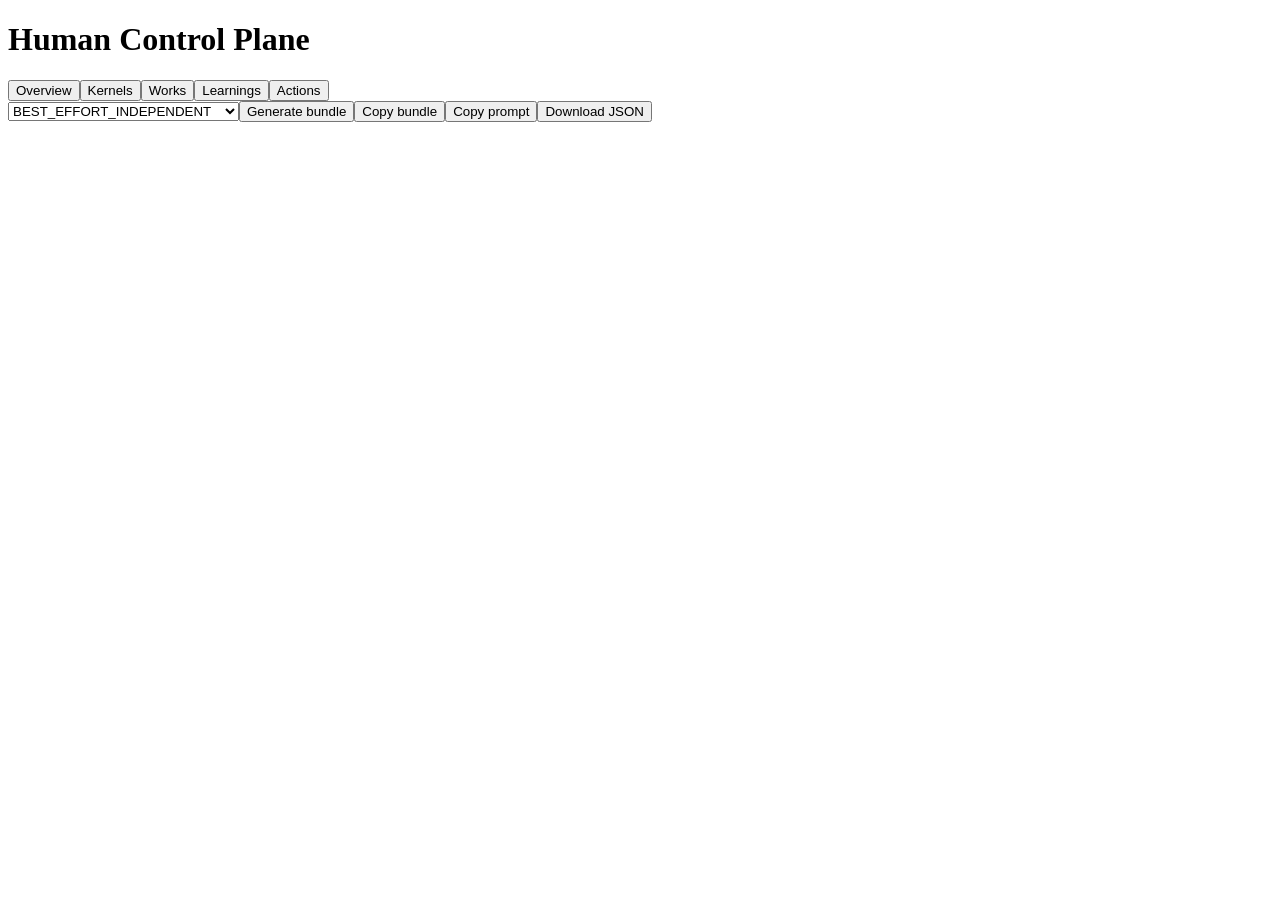
==== index.html @ accde3d6 "Publish Human Control Plane UI shell" ====
<!doctype html><html lang="fr"><head><meta charset="utf-8"><meta name="viewport" content="width=device-width,initial-scale=1">
<title>Human Control Plane</title><link rel="stylesheet" href="styles.css"></head><body>
<header><div><h1>Human Control Plane</h1><p id="snapshot"></p><p id="sourceState"></p></div><div class="status" id="control"></div></header>
<nav><button data-view="overview">Overview</button><button data-view="kernels">Kernels</button><button data-view="works">Works</button><button data-view="learnings">Learnings</button><button data-view="actions">Actions</button></nav>
<main>
<section id="overview" class="view"></section><section id="kernels" class="view hidden"></section><section id="works" class="view hidden"></section><section id="learnings" class="view hidden"></section>
<section id="actions" class="view hidden"><div id="action-list"></div><div class="bundlebar"><select id="policy"><option>BEST_EFFORT_INDEPENDENT</option><option>ORDERED_STOP_ON_BLOCKER</option><option>ALL_OR_STOP</option></select><button id="generate">Generate bundle</button><button id="copy">Copy bundle</button><button id="copyPrompt">Copy prompt</button><button id="download">Download JSON</button></div><pre id="bundle"></pre></section>
</main><script src="app.js"></script></body></html>
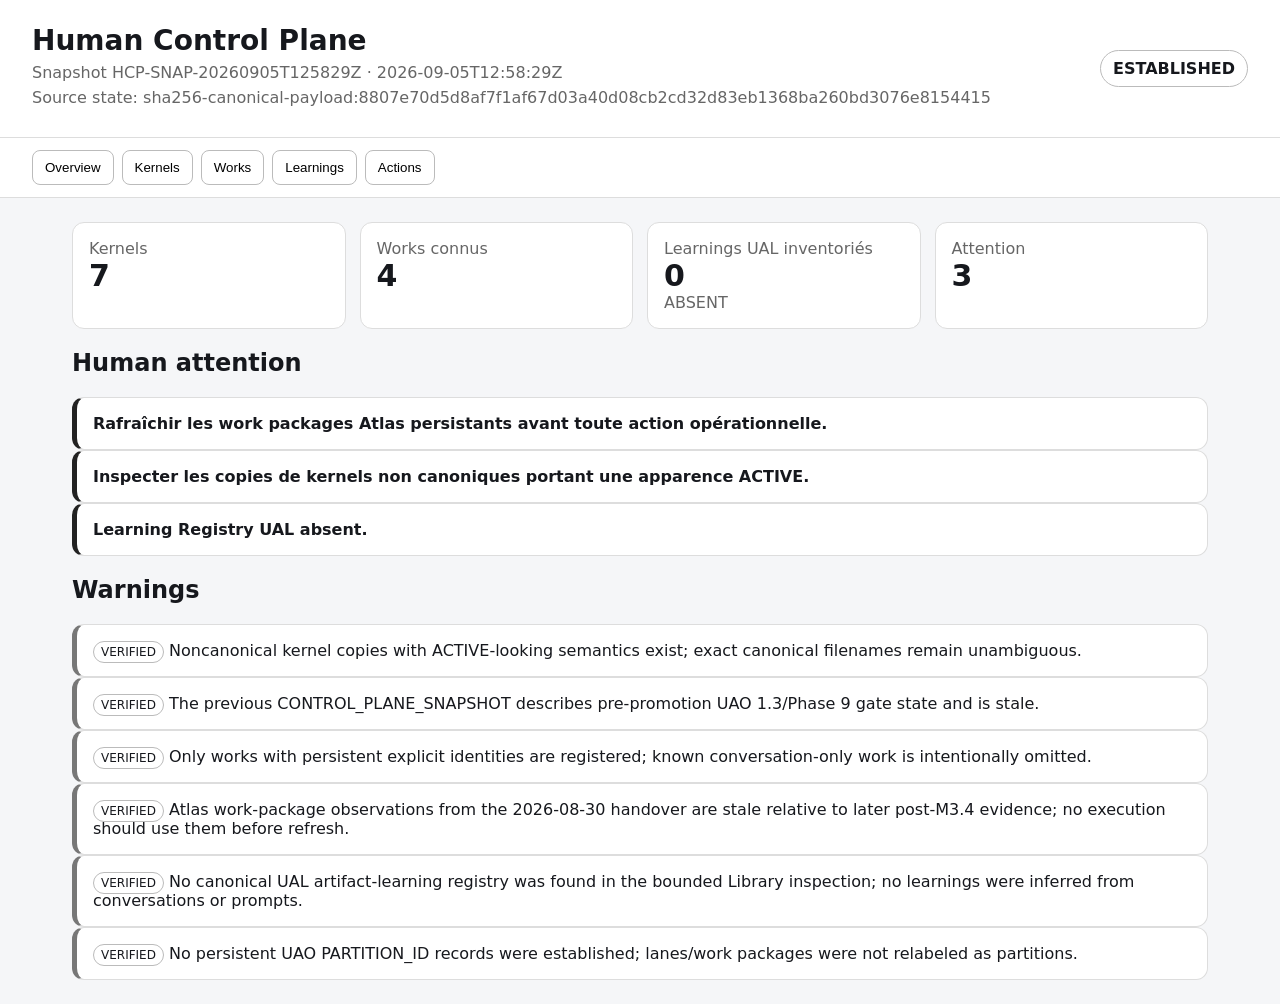
==== commit 41c7fc84: "Version application asset to bypass stale Pages cache" ====
--- a/index.html
+++ b/index.html
@@ -5,4 +5,4 @@
 <main>
 <section id="overview" class="view"></section><section id="kernels" class="view hidden"></section><section id="works" class="view hidden"></section><section id="learnings" class="view hidden"></section>
 <section id="actions" class="view hidden"><div id="action-list"></div><div class="bundlebar"><select id="policy"><option>BEST_EFFORT_INDEPENDENT</option><option>ORDERED_STOP_ON_BLOCKER</option><option>ALL_OR_STOP</option></select><button id="generate">Generate bundle</button><button id="copy">Copy bundle</button><button id="copyPrompt">Copy prompt</button><button id="download">Download JSON</button></div><pre id="bundle"></pre></section>
-</main><script src="app.js"></script></body></html>+</main><script src="app.js?v=cachefix-20260905-1518"></script></body></html>
--- a/styles.css
+++ b/styles.css
@@ -0,0 +1 @@
+*{box-sizing:border-box}body{font-family:system-ui,-apple-system,sans-serif;margin:0;background:#f5f6f8;color:#16181d}header{display:flex;justify-content:space-between;align-items:center;padding:24px 32px;background:white;border-bottom:1px solid #ddd}h1{margin:0;font-size:28px}p{margin:6px 0;color:#666}.status{font-weight:700;padding:8px 12px;border:1px solid #bbb;border-radius:999px}nav{display:flex;gap:8px;padding:12px 32px;background:white;border-bottom:1px solid #ddd;position:sticky;top:0}button,select{padding:9px 12px;border:1px solid #bbb;border-radius:8px;background:white;cursor:pointer}main{padding:24px 32px;max-width:1200px;margin:auto}.grid{display:grid;grid-template-columns:repeat(auto-fit,minmax(220px,1fr));gap:14px}.card{background:white;border:1px solid #ddd;border-radius:12px;padding:16px}.metric{font-size:30px;font-weight:750}.muted{color:#666}.warn{border-left:5px solid #777}.attention{border-left:5px solid #222}.hidden{display:none}.row{display:flex;gap:12px;align-items:flex-start;padding:12px 0;border-bottom:1px solid #eee}.row input{margin-top:5px}.tag{font-size:12px;border:1px solid #bbb;border-radius:999px;padding:3px 7px}.bundlebar{display:flex;flex-wrap:wrap;gap:8px;margin:18px 0}pre{white-space:pre-wrap;background:#111;color:#eee;padding:16px;border-radius:10px;max-height:480px;overflow:auto}table{width:100%;border-collapse:collapse;background:white}th,td{text-align:left;padding:10px;border-bottom:1px solid #eee}th{font-size:12px;color:#666;text-transform:uppercase}@media(max-width:650px){header{padding:18px;align-items:flex-start;gap:12px}nav,main{padding-left:14px;padding-right:14px}nav{overflow:auto}}
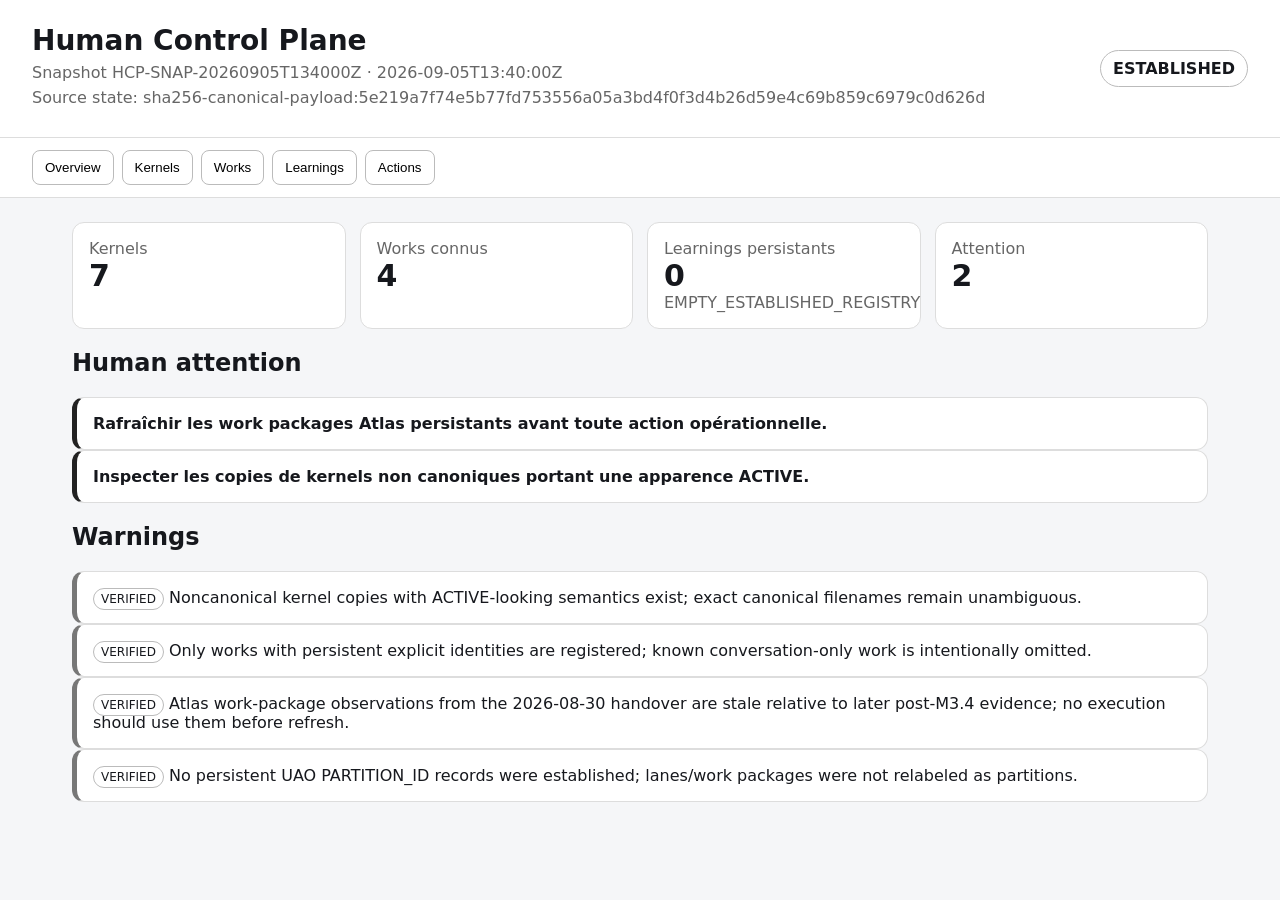
==== commit 417b521d: "Phase 10: activate governed Learnings UI" ====
--- a/index.html
+++ b/index.html
@@ -1,8 +1,11 @@
 <!doctype html><html lang="fr"><head><meta charset="utf-8"><meta name="viewport" content="width=device-width,initial-scale=1">
-<title>Human Control Plane</title><link rel="stylesheet" href="styles.css"></head><body>
+<title>Human Control Plane</title><link rel="stylesheet" href="styles.css?v=phase10"></head><body>
 <header><div><h1>Human Control Plane</h1><p id="snapshot"></p><p id="sourceState"></p></div><div class="status" id="control"></div></header>
 <nav><button data-view="overview">Overview</button><button data-view="kernels">Kernels</button><button data-view="works">Works</button><button data-view="learnings">Learnings</button><button data-view="actions">Actions</button></nav>
 <main>
-<section id="overview" class="view"></section><section id="kernels" class="view hidden"></section><section id="works" class="view hidden"></section><section id="learnings" class="view hidden"></section>
+<section id="overview" class="view"></section>
+<section id="kernels" class="view hidden"></section>
+<section id="works" class="view hidden"></section>
+<section id="learnings" class="view hidden"><h2>Learnings</h2><div id="learning-filters" class="bundlebar"></div><div id="learning-rows"></div></section>
 <section id="actions" class="view hidden"><div id="action-list"></div><div class="bundlebar"><select id="policy"><option>BEST_EFFORT_INDEPENDENT</option><option>ORDERED_STOP_ON_BLOCKER</option><option>ALL_OR_STOP</option></select><button id="generate">Generate bundle</button><button id="copy">Copy bundle</button><button id="copyPrompt">Copy prompt</button><button id="download">Download JSON</button></div><pre id="bundle"></pre></section>
-</main><script src="app.js?v=cachefix-20260905-1518"></script></body></html>+</main><script src="app.js?v=phase10"></script></body></html>
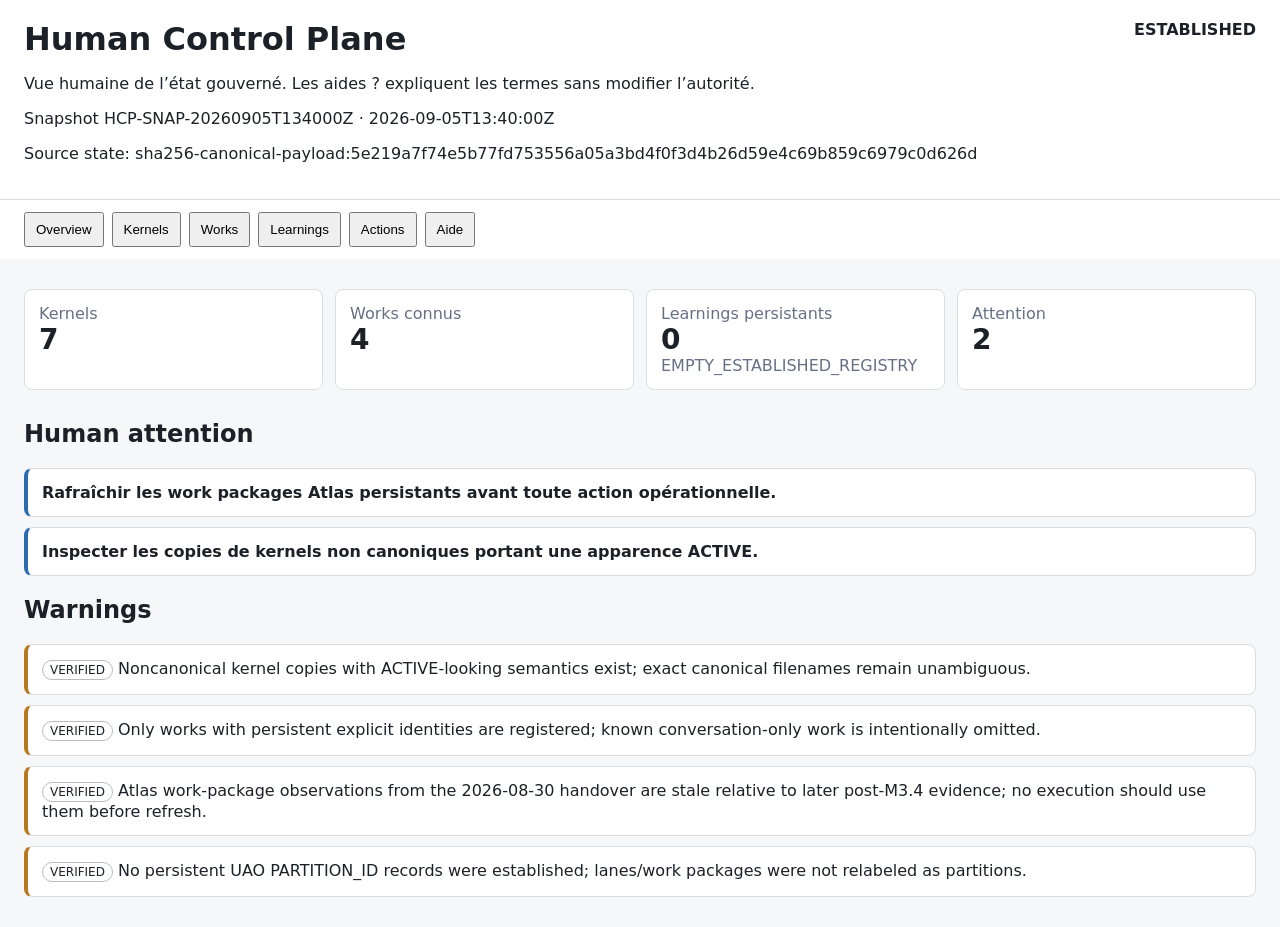
==== commit 0b38894b: "Add contextual help surface to Human Control Plane" ====
--- a/index.html
+++ b/index.html
@@ -1,11 +1,12 @@
 <!doctype html><html lang="fr"><head><meta charset="utf-8"><meta name="viewport" content="width=device-width,initial-scale=1">
-<title>Human Control Plane</title><link rel="stylesheet" href="styles.css?v=phase10"></head><body>
-<header><div><h1>Human Control Plane</h1><p id="snapshot"></p><p id="sourceState"></p></div><div class="status" id="control"></div></header>
-<nav><button data-view="overview">Overview</button><button data-view="kernels">Kernels</button><button data-view="works">Works</button><button data-view="learnings">Learnings</button><button data-view="actions">Actions</button></nav>
+<title>Human Control Plane</title><link rel="stylesheet" href="styles.css?v=context-help"></head><body>
+<header><div><h1>Human Control Plane</h1><p class="lead">Vue humaine de l’état gouverné. Les aides <span class="help-mark" aria-hidden="true">?</span> expliquent les termes sans modifier l’autorité.</p><p id="snapshot"></p><p id="sourceState"></p></div><div class="status" id="control"></div></header>
+<nav><button data-view="overview">Overview</button><button data-view="kernels">Kernels</button><button data-view="works">Works</button><button data-view="learnings">Learnings</button><button data-view="actions">Actions</button><button id="helpToggle" class="help-toggle" aria-expanded="false">Aide</button></nav>
 <main>
 <section id="overview" class="view"></section>
 <section id="kernels" class="view hidden"></section>
 <section id="works" class="view hidden"></section>
 <section id="learnings" class="view hidden"><h2>Learnings</h2><div id="learning-filters" class="bundlebar"></div><div id="learning-rows"></div></section>
-<section id="actions" class="view hidden"><div id="action-list"></div><div class="bundlebar"><select id="policy"><option>BEST_EFFORT_INDEPENDENT</option><option>ORDERED_STOP_ON_BLOCKER</option><option>ALL_OR_STOP</option></select><button id="generate">Generate bundle</button><button id="copy">Copy bundle</button><button id="copyPrompt">Copy prompt</button><button id="download">Download JSON</button></div><pre id="bundle"></pre></section>
-</main><script src="app.js?v=phase10"></script></body></html>+<section id="actions" class="view hidden"><div id="action-list"></div><div class="bundlebar"><select id="policy" aria-label="Politique d’exécution"><option>BEST_EFFORT_INDEPENDENT</option><option>ORDERED_STOP_ON_BLOCKER</option><option>ALL_OR_STOP</option></select><button id="generate">Generate bundle</button><button id="copy">Copy bundle</button><button id="copyPrompt">Copy prompt</button><button id="download">Download JSON</button></div><div id="policy-help"></div><pre id="bundle"></pre></section>
+<aside id="helpPanel" class="help-panel hidden" aria-live="polite"><button id="helpClose" class="help-close" aria-label="Fermer l’aide">×</button><h2 id="helpTitle">Aide</h2><div id="helpBody"></div></aside>
+</main><script src="app.js?v=context-help"></script></body></html>
--- a/styles.css
+++ b/styles.css
@@ -1 +1 @@
-*{box-sizing:border-box}body{font-family:system-ui,-apple-system,sans-serif;margin:0;background:#f5f6f8;color:#16181d}header{display:flex;justify-content:space-between;align-items:center;padding:24px 32px;background:white;border-bottom:1px solid #ddd}h1{margin:0;font-size:28px}p{margin:6px 0;color:#666}.status{font-weight:700;padding:8px 12px;border:1px solid #bbb;border-radius:999px}nav{display:flex;gap:8px;padding:12px 32px;background:white;border-bottom:1px solid #ddd;position:sticky;top:0}button,select{padding:9px 12px;border:1px solid #bbb;border-radius:8px;background:white;cursor:pointer}main{padding:24px 32px;max-width:1200px;margin:auto}.grid{display:grid;grid-template-columns:repeat(auto-fit,minmax(220px,1fr));gap:14px}.card{background:white;border:1px solid #ddd;border-radius:12px;padding:16px}.metric{font-size:30px;font-weight:750}.muted{color:#666}.warn{border-left:5px solid #777}.attention{border-left:5px solid #222}.hidden{display:none}.row{display:flex;gap:12px;align-items:flex-start;padding:12px 0;border-bottom:1px solid #eee}.row input{margin-top:5px}.tag{font-size:12px;border:1px solid #bbb;border-radius:999px;padding:3px 7px}.bundlebar{display:flex;flex-wrap:wrap;gap:8px;margin:18px 0}pre{white-space:pre-wrap;background:#111;color:#eee;padding:16px;border-radius:10px;max-height:480px;overflow:auto}table{width:100%;border-collapse:collapse;background:white}th,td{text-align:left;padding:10px;border-bottom:1px solid #eee}th{font-size:12px;color:#666;text-transform:uppercase}@media(max-width:650px){header{padding:18px;align-items:flex-start;gap:12px}nav,main{padding-left:14px;padding-right:14px}nav{overflow:auto}}+body{font-family:system-ui,sans-serif;margin:0;background:#f6f7f9;color:#1c2128}header{display:flex;justify-content:space-between;gap:20px;padding:20px 24px;background:white;border-bottom:1px solid #ddd}h1{margin:0}.status{font-weight:700}nav{display:flex;gap:8px;padding:12px 24px;background:white;position:sticky;top:0}button,select{padding:8px 10px}main{padding:20px 24px}.hidden{display:none}.grid{display:grid;grid-template-columns:repeat(auto-fit,minmax(180px,1fr));gap:12px}.card{background:white;border:1px solid #ddd;border-radius:8px;padding:14px;margin:10px 0}.metric{font-size:28px;font-weight:700}.muted{color:#667085}.warn{border-left:4px solid #b7791f}.attention{border-left:4px solid #2b6cb0}.tag{display:inline-block;border:1px solid #bbb;border-radius:999px;padding:2px 7px;font-size:12px}.row{display:flex;gap:10px;background:white;border:1px solid #ddd;border-radius:8px;padding:12px;margin:8px 0}.bundlebar{display:flex;flex-wrap:wrap;gap:8px;margin:12px 0}pre{white-space:pre-wrap;word-break:break-word;background:#111;color:#eee;padding:14px;border-radius:8px;max-height:50vh;overflow:auto}table{width:100%;border-collapse:collapse;background:white}th,td{border:1px solid #ddd;padding:8px;text-align:left}details summary{cursor:pointer}
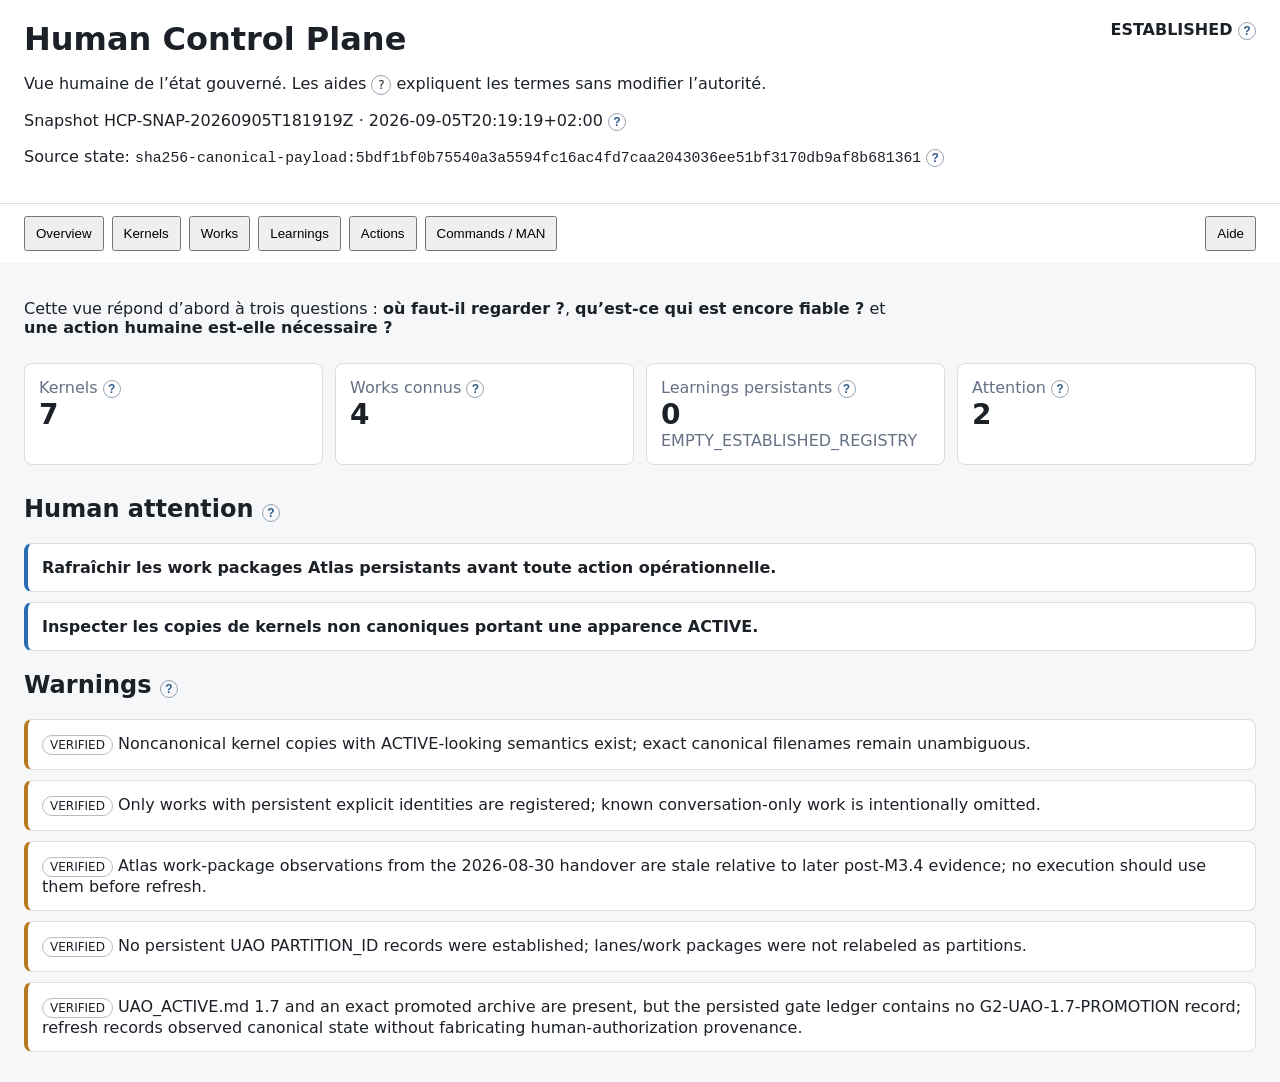
==== commit baf37429: "Link active command MAN from control plane" ====
--- a/index.html
+++ b/index.html
@@ -1,7 +1,7 @@
 <!doctype html><html lang="fr"><head><meta charset="utf-8"><meta name="viewport" content="width=device-width,initial-scale=1">
 <title>Human Control Plane</title><link rel="stylesheet" href="styles.css?v=context-help"></head><body>
 <header><div><h1>Human Control Plane</h1><p class="lead">Vue humaine de l’état gouverné. Les aides <span class="help-mark" aria-hidden="true">?</span> expliquent les termes sans modifier l’autorité.</p><p id="snapshot"></p><p id="sourceState"></p></div><div class="status" id="control"></div></header>
-<nav><button data-view="overview">Overview</button><button data-view="kernels">Kernels</button><button data-view="works">Works</button><button data-view="learnings">Learnings</button><button data-view="actions">Actions</button><button id="helpToggle" class="help-toggle" aria-expanded="false">Aide</button></nav>
+<nav><button data-view="overview">Overview</button><button data-view="kernels">Kernels</button><button data-view="works">Works</button><button data-view="learnings">Learnings</button><button data-view="actions">Actions</button><a href="commands.html"><button type="button">Commands / MAN</button></a><button id="helpToggle" class="help-toggle" aria-expanded="false">Aide</button></nav>
 <main>
 <section id="overview" class="view"></section>
 <section id="kernels" class="view hidden"></section>
--- a/styles.css
+++ b/styles.css
@@ -1 +1 @@
-body{font-family:system-ui,sans-serif;margin:0;background:#f6f7f9;color:#1c2128}header{display:flex;justify-content:space-between;gap:20px;padding:20px 24px;background:white;border-bottom:1px solid #ddd}h1{margin:0}.status{font-weight:700}nav{display:flex;gap:8px;padding:12px 24px;background:white;position:sticky;top:0}button,select{padding:8px 10px}main{padding:20px 24px}.hidden{display:none}.grid{display:grid;grid-template-columns:repeat(auto-fit,minmax(180px,1fr));gap:12px}.card{background:white;border:1px solid #ddd;border-radius:8px;padding:14px;margin:10px 0}.metric{font-size:28px;font-weight:700}.muted{color:#667085}.warn{border-left:4px solid #b7791f}.attention{border-left:4px solid #2b6cb0}.tag{display:inline-block;border:1px solid #bbb;border-radius:999px;padding:2px 7px;font-size:12px}.row{display:flex;gap:10px;background:white;border:1px solid #ddd;border-radius:8px;padding:12px;margin:8px 0}.bundlebar{display:flex;flex-wrap:wrap;gap:8px;margin:12px 0}pre{white-space:pre-wrap;word-break:break-word;background:#111;color:#eee;padding:14px;border-radius:8px;max-height:50vh;overflow:auto}table{width:100%;border-collapse:collapse;background:white}th,td{border:1px solid #ddd;padding:8px;text-align:left}details summary{cursor:pointer}+body{font-family:system-ui,sans-serif;margin:0;background:#f6f7f9;color:#1c2128}header{display:flex;justify-content:space-between;gap:20px;padding:20px 24px;background:white;border-bottom:1px solid #ddd}h1{margin:0}.lead{max-width:760px}.status{font-weight:700}nav{display:flex;gap:8px;padding:12px 24px;background:white;position:sticky;top:0;z-index:10;flex-wrap:wrap}button,select{padding:8px 10px}main{padding:20px 24px}.hidden{display:none!important}.grid{display:grid;grid-template-columns:repeat(auto-fit,minmax(180px,1fr));gap:12px}.card{background:white;border:1px solid #ddd;border-radius:8px;padding:14px;margin:10px 0}.metric{font-size:28px;font-weight:700}.muted{color:#667085}.warn{border-left:4px solid #b7791f}.attention{border-left:4px solid #2b6cb0}.tag{display:inline-block;border:1px solid #bbb;border-radius:999px;padding:2px 7px;font-size:12px}.row{display:flex;gap:10px;background:white;border:1px solid #ddd;border-radius:8px;padding:12px;margin:8px 0}.bundlebar{display:flex;flex-wrap:wrap;gap:8px;margin:12px 0}pre{white-space:pre-wrap;word-break:break-word;background:#111;color:#eee;padding:14px;border-radius:8px;max-height:50vh;overflow:auto}table{width:100%;border-collapse:collapse;background:white}th,td{border:1px solid #ddd;padding:8px;text-align:left}details summary{cursor:pointer}.help{border:0;background:transparent;padding:0 3px;cursor:pointer;vertical-align:baseline;font-weight:700;color:#315b8a}.help-mark,.help{display:inline-flex;align-items:center;justify-content:center;width:18px;height:18px;border:1px solid #98a2b3;border-radius:50%;font-size:12px}.help-toggle{margin-left:auto}.help-panel{position:fixed;right:18px;top:76px;width:min(420px,calc(100vw - 36px));max-height:calc(100vh - 100px);overflow:auto;box-sizing:border-box;background:white;border:1px solid #cfd4dc;border-radius:10px;padding:18px;box-shadow:0 12px 36px rgba(0,0,0,.18);z-index:30}.help-close{float:right;border:0;background:transparent;font-size:24px;cursor:pointer}.explain{background:#f8fafc;border-left:3px solid #98a2b3;padding:10px 12px;margin:8px 0}.explain strong{display:block;margin-bottom:3px}.plain-status{font-weight:600}.section-intro{max-width:900px}.policy-note{font-size:14px}.technical{font-family:ui-monospace,SFMono-Regular,Consolas,monospace;font-size:.92em}@media(max-width:700px){header{display:block}main{padding:14px}.help-toggle{margin-left:0}table{display:block;overflow-x:auto}.help-panel{top:64px}}
